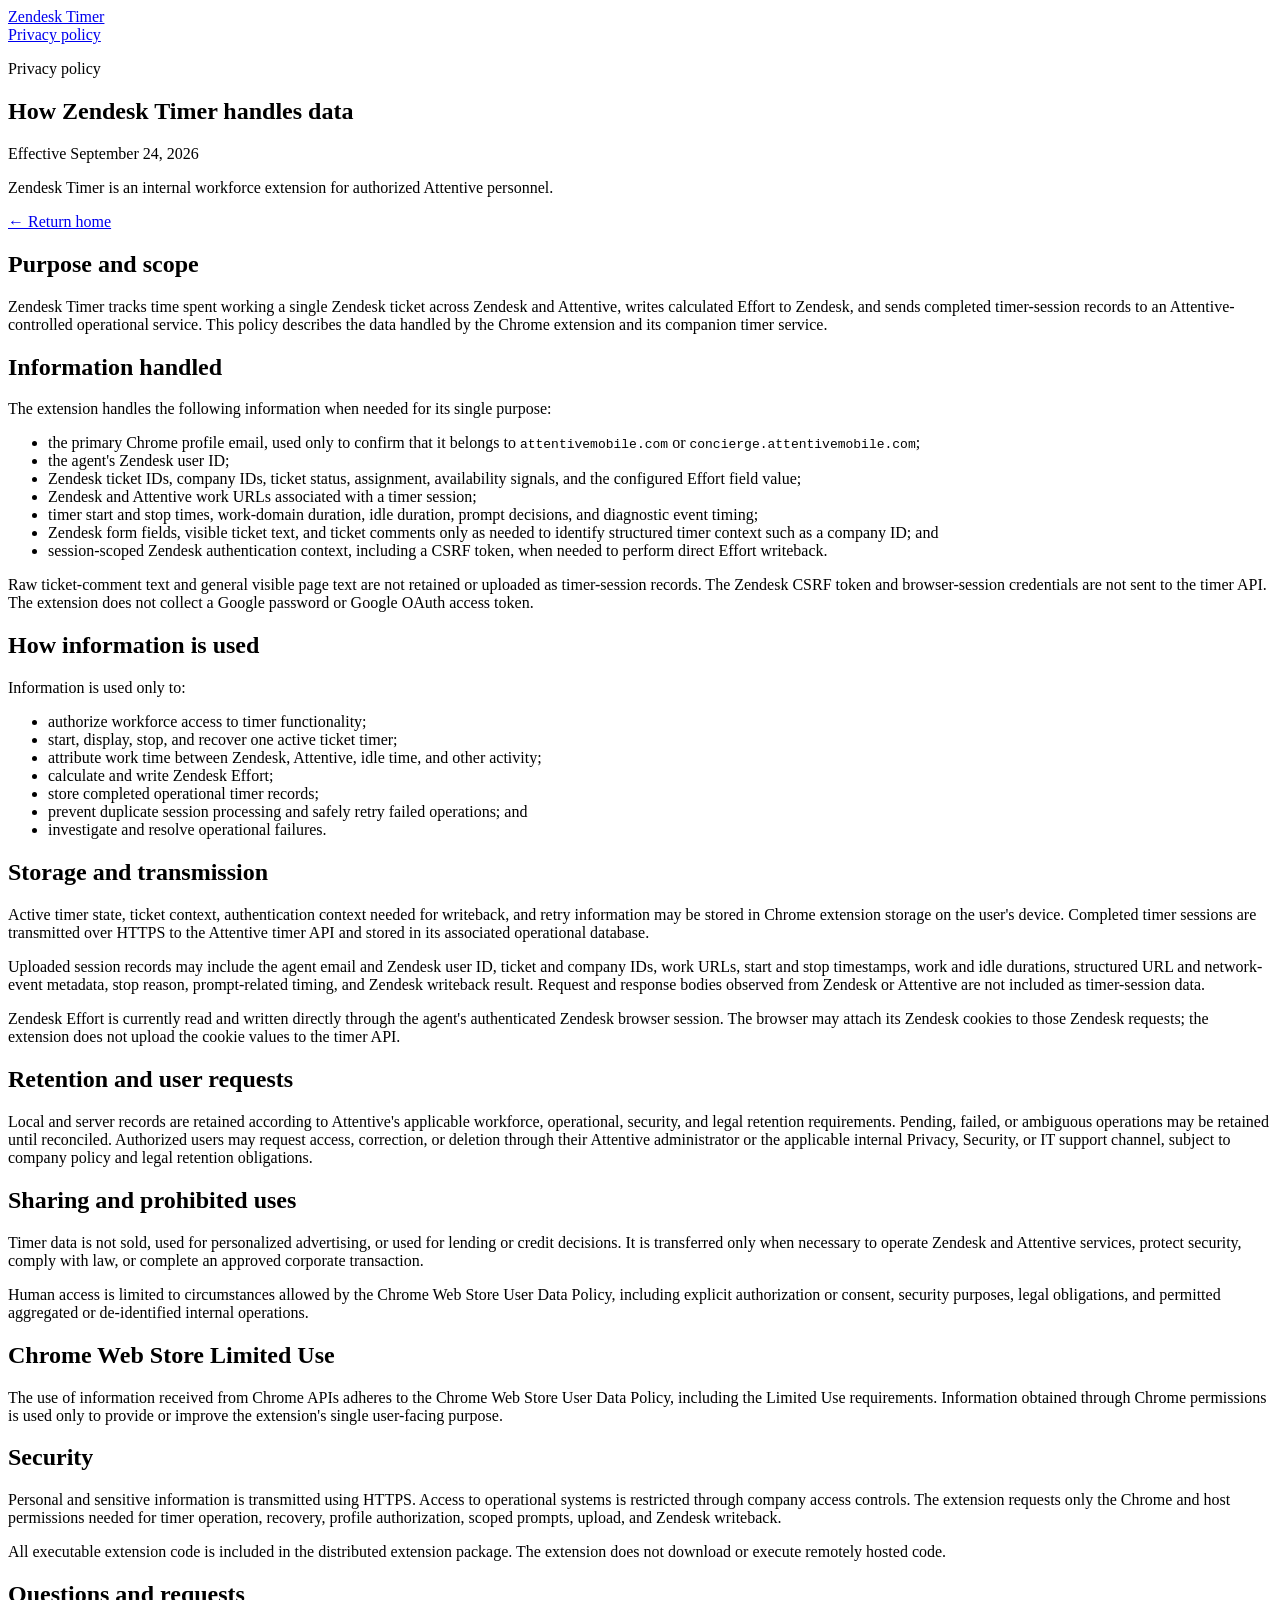
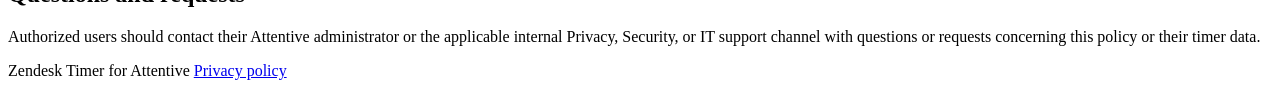
==== timer-privacy.html @ f9c65c4d "Update and rename timer-privacy.md to timer-privacy.html" ====
<!doctype html>
<html lang="en">
  <head>
    <meta charset="utf-8">
    <meta name="viewport" content="width=device-width, initial-scale=1">
    <meta
      name="description"
      content="Privacy policy for the Zendesk Timer Chrome extension for Attentive."
    >
    <title>Privacy Policy — Zendesk Timer</title>
    <link rel="stylesheet" href="./site.css">
  </head>
  <body>
    <header class="site-header">
      <a class="brand" href="./index.html" aria-label="Zendesk Timer home">
        <span class="brand-mark" aria-hidden="true"></span>
        <span>Zendesk Timer</span>
      </a>
      <nav aria-label="Primary navigation">
        <a aria-current="page" href="./privacy-policy.html">Privacy policy</a>
      </nav>
    </header>

    <main class="policy-layout">
      <aside class="policy-summary" aria-label="Policy summary">
        <p class="eyebrow">Privacy policy</p>
        <h1>How Zendesk Timer handles data</h1>
        <p class="effective-date">Effective September 24, 2026</p>
        <p>
          Zendesk Timer is an internal workforce extension for authorized Attentive personnel.
        </p>
        <a class="text-link" href="./index.html">← Return home</a>
      </aside>

      <article class="policy-content">
        <section aria-labelledby="purpose">
          <h2 id="purpose">Purpose and scope</h2>
          <p>
            Zendesk Timer tracks time spent working a single Zendesk ticket across Zendesk and
            Attentive, writes calculated Effort to Zendesk, and sends completed timer-session
            records to an Attentive-controlled operational service. This policy describes the data
            handled by the Chrome extension and its companion timer service.
          </p>
        </section>

        <section aria-labelledby="information">
          <h2 id="information">Information handled</h2>
          <p>The extension handles the following information when needed for its single purpose:</p>
          <ul>
            <li>
              the primary Chrome profile email, used only to confirm that it belongs to
              <code>attentivemobile.com</code> or <code>concierge.attentivemobile.com</code>;
            </li>
            <li>the agent's Zendesk user ID;</li>
            <li>
              Zendesk ticket IDs, company IDs, ticket status, assignment, availability signals,
              and the configured Effort field value;
            </li>
            <li>Zendesk and Attentive work URLs associated with a timer session;</li>
            <li>
              timer start and stop times, work-domain duration, idle duration, prompt decisions,
              and diagnostic event timing;
            </li>
            <li>
              Zendesk form fields, visible ticket text, and ticket comments only as needed to
              identify structured timer context such as a company ID; and
            </li>
            <li>
              session-scoped Zendesk authentication context, including a CSRF token, when needed
              to perform direct Effort writeback.
            </li>
          </ul>
          <p>
            Raw ticket-comment text and general visible page text are not retained or uploaded as
            timer-session records. The Zendesk CSRF token and browser-session credentials are not
            sent to the timer API. The extension does not collect a Google password or Google OAuth
            access token.
          </p>
        </section>

        <section aria-labelledby="use">
          <h2 id="use">How information is used</h2>
          <p>Information is used only to:</p>
          <ul>
            <li>authorize workforce access to timer functionality;</li>
            <li>start, display, stop, and recover one active ticket timer;</li>
            <li>attribute work time between Zendesk, Attentive, idle time, and other activity;</li>
            <li>calculate and write Zendesk Effort;</li>
            <li>store completed operational timer records;</li>
            <li>prevent duplicate session processing and safely retry failed operations; and</li>
            <li>investigate and resolve operational failures.</li>
          </ul>
        </section>

        <section aria-labelledby="storage">
          <h2 id="storage">Storage and transmission</h2>
          <p>
            Active timer state, ticket context, authentication context needed for writeback, and
            retry information may be stored in Chrome extension storage on the user's device.
            Completed timer sessions are transmitted over HTTPS to the Attentive timer API and
            stored in its associated operational database.
          </p>
          <p>
            Uploaded session records may include the agent email and Zendesk user ID, ticket and
            company IDs, work URLs, start and stop timestamps, work and idle durations, structured
            URL and network-event metadata, stop reason, prompt-related timing, and Zendesk
            writeback result. Request and response bodies observed from Zendesk or Attentive are
            not included as timer-session data.
          </p>
          <p>
            Zendesk Effort is currently read and written directly through the agent's authenticated
            Zendesk browser session. The browser may attach its Zendesk cookies to those Zendesk
            requests; the extension does not upload the cookie values to the timer API.
          </p>
        </section>

        <section aria-labelledby="retention">
          <h2 id="retention">Retention and user requests</h2>
          <p>
            Local and server records are retained according to Attentive's applicable workforce,
            operational, security, and legal retention requirements. Pending, failed, or ambiguous
            operations may be retained until reconciled. Authorized users may request access,
            correction, or deletion through their Attentive administrator or the applicable
            internal Privacy, Security, or IT support channel, subject to company policy and legal
            retention obligations.
          </p>
        </section>

        <section aria-labelledby="sharing">
          <h2 id="sharing">Sharing and prohibited uses</h2>
          <p>
            Timer data is not sold, used for personalized advertising, or used for lending or
            credit decisions. It is transferred only when necessary to operate Zendesk and
            Attentive services, protect security, comply with law, or complete an approved corporate
            transaction.
          </p>
          <p>
            Human access is limited to circumstances allowed by the Chrome Web Store User Data
            Policy, including explicit authorization or consent, security purposes, legal
            obligations, and permitted aggregated or de-identified internal operations.
          </p>
        </section>

        <section aria-labelledby="limited-use">
          <h2 id="limited-use">Chrome Web Store Limited Use</h2>
          <p>
            The use of information received from Chrome APIs adheres to the Chrome Web Store User
            Data Policy, including the Limited Use requirements. Information obtained through
            Chrome permissions is used only to provide or improve the extension's single
            user-facing purpose.
          </p>
        </section>

        <section aria-labelledby="security">
          <h2 id="security">Security</h2>
          <p>
            Personal and sensitive information is transmitted using HTTPS. Access to operational
            systems is restricted through company access controls. The extension requests only the
            Chrome and host permissions needed for timer operation, recovery, profile
            authorization, scoped prompts, upload, and Zendesk writeback.
          </p>
          <p>
            All executable extension code is included in the distributed extension package. The
            extension does not download or execute remotely hosted code.
          </p>
        </section>

        <section aria-labelledby="contact">
          <h2 id="contact">Questions and requests</h2>
          <p>
            Authorized users should contact their Attentive administrator or the applicable
            internal Privacy, Security, or IT support channel with questions or requests concerning
            this policy or their timer data.
          </p>
        </section>
      </article>
    </main>

    <footer class="site-footer">
      <span>Zendesk Timer for Attentive</span>
      <a href="./privacy-policy.html">Privacy policy</a>
    </footer>
  </body>
</html>
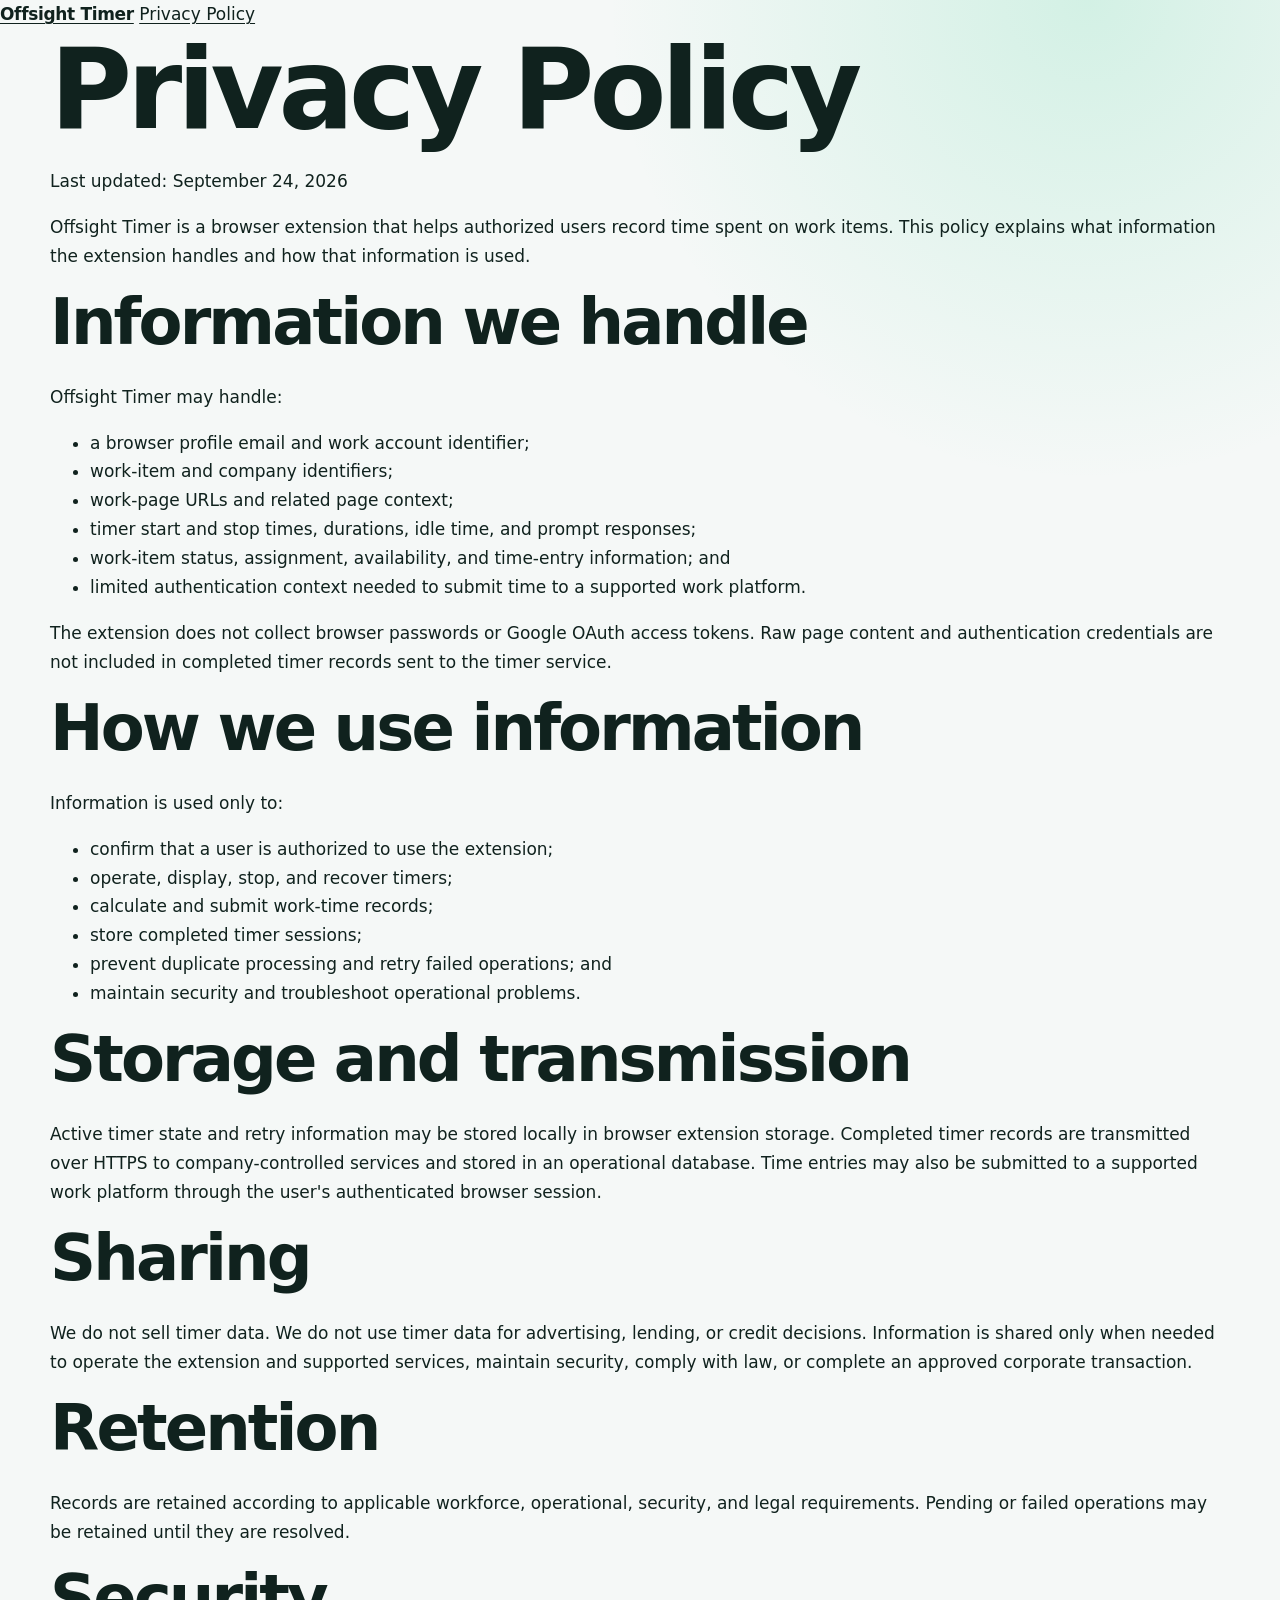
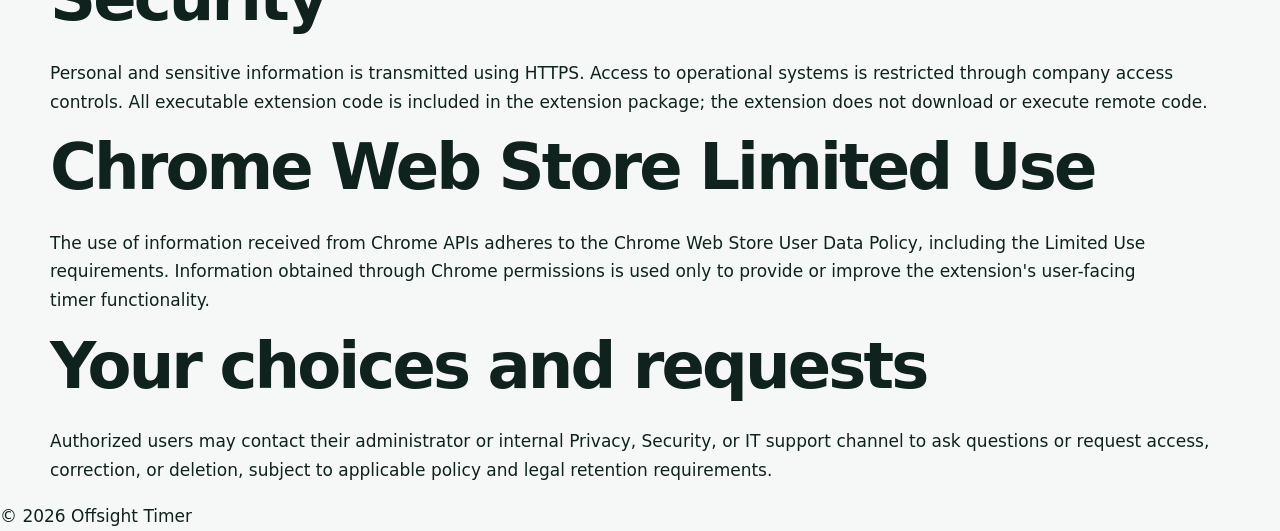
==== commit b894861b: "Update privacy policy for Offsight Timer extension" ====
--- a/timer-privacy.html
+++ b/timer-privacy.html
@@ -3,182 +3,101 @@
   <head>
     <meta charset="utf-8">
     <meta name="viewport" content="width=device-width, initial-scale=1">
-    <meta
-      name="description"
-      content="Privacy policy for the Zendesk Timer Chrome extension for Attentive."
-    >
-    <title>Privacy Policy — Zendesk Timer</title>
+    <meta name="description" content="Privacy policy for the Offsight Timer browser extension.">
+    <title>Privacy Policy | Offsight Timer</title>
     <link rel="stylesheet" href="./site.css">
   </head>
   <body>
-    <header class="site-header">
-      <a class="brand" href="./index.html" aria-label="Zendesk Timer home">
-        <span class="brand-mark" aria-hidden="true"></span>
-        <span>Zendesk Timer</span>
-      </a>
-      <nav aria-label="Primary navigation">
-        <a aria-current="page" href="./privacy-policy.html">Privacy policy</a>
-      </nav>
+    <header>
+      <a class="brand" href="./index.html">Offsight Timer</a>
+      <a aria-current="page" href="./privacy-policy.html">Privacy Policy</a>
     </header>
 
-    <main class="policy-layout">
-      <aside class="policy-summary" aria-label="Policy summary">
-        <p class="eyebrow">Privacy policy</p>
-        <h1>How Zendesk Timer handles data</h1>
-        <p class="effective-date">Effective September 24, 2026</p>
+    <main>
+      <article>
+        <h1>Privacy Policy</h1>
+        <p class="updated">Last updated: September 24, 2026</p>
+
         <p>
-          Zendesk Timer is an internal workforce extension for authorized Attentive personnel.
+          Offsight Timer is a browser extension that helps authorized users record time spent on
+          work items. This policy explains what information the extension handles and how that
+          information is used.
         </p>
-        <a class="text-link" href="./index.html">← Return home</a>
-      </aside>
 
-      <article class="policy-content">
-        <section aria-labelledby="purpose">
-          <h2 id="purpose">Purpose and scope</h2>
-          <p>
-            Zendesk Timer tracks time spent working a single Zendesk ticket across Zendesk and
-            Attentive, writes calculated Effort to Zendesk, and sends completed timer-session
-            records to an Attentive-controlled operational service. This policy describes the data
-            handled by the Chrome extension and its companion timer service.
-          </p>
-        </section>
+        <h2>Information we handle</h2>
+        <p>Offsight Timer may handle:</p>
+        <ul>
+          <li>a browser profile email and work account identifier;</li>
+          <li>work-item and company identifiers;</li>
+          <li>work-page URLs and related page context;</li>
+          <li>timer start and stop times, durations, idle time, and prompt responses;</li>
+          <li>work-item status, assignment, availability, and time-entry information; and</li>
+          <li>limited authentication context needed to submit time to a supported work platform.</li>
+        </ul>
+        <p>
+          The extension does not collect browser passwords or Google OAuth access tokens. Raw page
+          content and authentication credentials are not included in completed timer records sent
+          to the timer service.
+        </p>
 
-        <section aria-labelledby="information">
-          <h2 id="information">Information handled</h2>
-          <p>The extension handles the following information when needed for its single purpose:</p>
-          <ul>
-            <li>
-              the primary Chrome profile email, used only to confirm that it belongs to
-              <code>attentivemobile.com</code> or <code>concierge.attentivemobile.com</code>;
-            </li>
-            <li>the agent's Zendesk user ID;</li>
-            <li>
-              Zendesk ticket IDs, company IDs, ticket status, assignment, availability signals,
-              and the configured Effort field value;
-            </li>
-            <li>Zendesk and Attentive work URLs associated with a timer session;</li>
-            <li>
-              timer start and stop times, work-domain duration, idle duration, prompt decisions,
-              and diagnostic event timing;
-            </li>
-            <li>
-              Zendesk form fields, visible ticket text, and ticket comments only as needed to
-              identify structured timer context such as a company ID; and
-            </li>
-            <li>
-              session-scoped Zendesk authentication context, including a CSRF token, when needed
-              to perform direct Effort writeback.
-            </li>
-          </ul>
-          <p>
-            Raw ticket-comment text and general visible page text are not retained or uploaded as
-            timer-session records. The Zendesk CSRF token and browser-session credentials are not
-            sent to the timer API. The extension does not collect a Google password or Google OAuth
-            access token.
-          </p>
-        </section>
+        <h2>How we use information</h2>
+        <p>Information is used only to:</p>
+        <ul>
+          <li>confirm that a user is authorized to use the extension;</li>
+          <li>operate, display, stop, and recover timers;</li>
+          <li>calculate and submit work-time records;</li>
+          <li>store completed timer sessions;</li>
+          <li>prevent duplicate processing and retry failed operations; and</li>
+          <li>maintain security and troubleshoot operational problems.</li>
+        </ul>
 
-        <section aria-labelledby="use">
-          <h2 id="use">How information is used</h2>
-          <p>Information is used only to:</p>
-          <ul>
-            <li>authorize workforce access to timer functionality;</li>
-            <li>start, display, stop, and recover one active ticket timer;</li>
-            <li>attribute work time between Zendesk, Attentive, idle time, and other activity;</li>
-            <li>calculate and write Zendesk Effort;</li>
-            <li>store completed operational timer records;</li>
-            <li>prevent duplicate session processing and safely retry failed operations; and</li>
-            <li>investigate and resolve operational failures.</li>
-          </ul>
-        </section>
+        <h2>Storage and transmission</h2>
+        <p>
+          Active timer state and retry information may be stored locally in browser extension
+          storage. Completed timer records are transmitted over HTTPS to company-controlled
+          services and stored in an operational database. Time entries may also be submitted to a
+          supported work platform through the user's authenticated browser session.
+        </p>
 
-        <section aria-labelledby="storage">
-          <h2 id="storage">Storage and transmission</h2>
-          <p>
-            Active timer state, ticket context, authentication context needed for writeback, and
-            retry information may be stored in Chrome extension storage on the user's device.
-            Completed timer sessions are transmitted over HTTPS to the Attentive timer API and
-            stored in its associated operational database.
-          </p>
-          <p>
-            Uploaded session records may include the agent email and Zendesk user ID, ticket and
-            company IDs, work URLs, start and stop timestamps, work and idle durations, structured
-            URL and network-event metadata, stop reason, prompt-related timing, and Zendesk
-            writeback result. Request and response bodies observed from Zendesk or Attentive are
-            not included as timer-session data.
-          </p>
-          <p>
-            Zendesk Effort is currently read and written directly through the agent's authenticated
-            Zendesk browser session. The browser may attach its Zendesk cookies to those Zendesk
-            requests; the extension does not upload the cookie values to the timer API.
-          </p>
-        </section>
+        <h2>Sharing</h2>
+        <p>
+          We do not sell timer data. We do not use timer data for advertising, lending, or credit
+          decisions. Information is shared only when needed to operate the extension and supported
+          services, maintain security, comply with law, or complete an approved corporate
+          transaction.
+        </p>
 
-        <section aria-labelledby="retention">
-          <h2 id="retention">Retention and user requests</h2>
-          <p>
-            Local and server records are retained according to Attentive's applicable workforce,
-            operational, security, and legal retention requirements. Pending, failed, or ambiguous
-            operations may be retained until reconciled. Authorized users may request access,
-            correction, or deletion through their Attentive administrator or the applicable
-            internal Privacy, Security, or IT support channel, subject to company policy and legal
-            retention obligations.
-          </p>
-        </section>
+        <h2>Retention</h2>
+        <p>
+          Records are retained according to applicable workforce, operational, security, and legal
+          requirements. Pending or failed operations may be retained until they are resolved.
+        </p>
 
-        <section aria-labelledby="sharing">
-          <h2 id="sharing">Sharing and prohibited uses</h2>
-          <p>
-            Timer data is not sold, used for personalized advertising, or used for lending or
-            credit decisions. It is transferred only when necessary to operate Zendesk and
-            Attentive services, protect security, comply with law, or complete an approved corporate
-            transaction.
-          </p>
-          <p>
-            Human access is limited to circumstances allowed by the Chrome Web Store User Data
-            Policy, including explicit authorization or consent, security purposes, legal
-            obligations, and permitted aggregated or de-identified internal operations.
-          </p>
-        </section>
+        <h2>Security</h2>
+        <p>
+          Personal and sensitive information is transmitted using HTTPS. Access to operational
+          systems is restricted through company access controls. All executable extension code is
+          included in the extension package; the extension does not download or execute remote
+          code.
+        </p>
 
-        <section aria-labelledby="limited-use">
-          <h2 id="limited-use">Chrome Web Store Limited Use</h2>
-          <p>
-            The use of information received from Chrome APIs adheres to the Chrome Web Store User
-            Data Policy, including the Limited Use requirements. Information obtained through
-            Chrome permissions is used only to provide or improve the extension's single
-            user-facing purpose.
-          </p>
-        </section>
+        <h2>Chrome Web Store Limited Use</h2>
+        <p>
+          The use of information received from Chrome APIs adheres to the Chrome Web Store User
+          Data Policy, including the Limited Use requirements. Information obtained through Chrome
+          permissions is used only to provide or improve the extension's user-facing timer
+          functionality.
+        </p>
 
-        <section aria-labelledby="security">
-          <h2 id="security">Security</h2>
-          <p>
-            Personal and sensitive information is transmitted using HTTPS. Access to operational
-            systems is restricted through company access controls. The extension requests only the
-            Chrome and host permissions needed for timer operation, recovery, profile
-            authorization, scoped prompts, upload, and Zendesk writeback.
-          </p>
-          <p>
-            All executable extension code is included in the distributed extension package. The
-            extension does not download or execute remotely hosted code.
-          </p>
-        </section>
-
-        <section aria-labelledby="contact">
-          <h2 id="contact">Questions and requests</h2>
-          <p>
-            Authorized users should contact their Attentive administrator or the applicable
-            internal Privacy, Security, or IT support channel with questions or requests concerning
-            this policy or their timer data.
-          </p>
-        </section>
+        <h2>Your choices and requests</h2>
+        <p>
+          Authorized users may contact their administrator or internal Privacy, Security, or IT
+          support channel to ask questions or request access, correction, or deletion, subject to
+          applicable policy and legal retention requirements.
+        </p>
       </article>
     </main>
 
-    <footer class="site-footer">
-      <span>Zendesk Timer for Attentive</span>
-      <a href="./privacy-policy.html">Privacy policy</a>
-    </footer>
+    <footer>© 2026 Offsight Timer</footer>
   </body>
 </html>
--- a/site.css
+++ b/site.css
@@ -0,0 +1,388 @@
+:root {
+  color-scheme: light dark;
+  --page: #f5f8f7;
+  --surface: rgba(255, 255, 255, 0.82);
+  --surface-strong: #ffffff;
+  --ink: #10221e;
+  --muted: #5c6d68;
+  --line: rgba(16, 34, 30, 0.12);
+  --brand: #087a55;
+  --brand-strong: #056142;
+  --brand-soft: #dff7ec;
+  --focus: #0b6ffd;
+  --shadow: 0 24px 70px rgba(15, 57, 45, 0.1);
+  font-family: Inter, ui-sans-serif, system-ui, -apple-system, BlinkMacSystemFont, "Segoe UI", sans-serif;
+  font-synthesis: none;
+}
+
+* {
+  box-sizing: border-box;
+}
+
+html {
+  scroll-behavior: smooth;
+}
+
+body {
+  min-width: 320px;
+  margin: 0;
+  color: var(--ink);
+  background:
+    radial-gradient(circle at 85% 0%, rgba(75, 211, 156, 0.2), transparent 30rem),
+    var(--page);
+  font-size: 17px;
+  line-height: 1.7;
+}
+
+a {
+  color: inherit;
+  text-underline-offset: 0.2em;
+}
+
+a:focus-visible,
+button:focus-visible {
+  outline: 3px solid var(--focus);
+  outline-offset: 4px;
+  border-radius: 4px;
+}
+
+.site-header,
+.site-footer,
+main {
+  width: min(1180px, calc(100% - 40px));
+  margin-inline: auto;
+}
+
+.site-header,
+.site-footer {
+  display: flex;
+  align-items: center;
+  justify-content: space-between;
+  gap: 24px;
+}
+
+.site-header {
+  min-height: 88px;
+  border-bottom: 1px solid var(--line);
+}
+
+.site-header a,
+.site-footer a {
+  text-decoration: none;
+}
+
+.site-header nav a,
+.site-footer a {
+  color: var(--muted);
+  font-size: 0.9rem;
+  font-weight: 700;
+}
+
+.site-header nav a:hover,
+.site-footer a:hover,
+.text-link:hover {
+  color: var(--brand);
+}
+
+.brand {
+  display: inline-flex;
+  align-items: center;
+  gap: 12px;
+  font-weight: 800;
+  letter-spacing: -0.02em;
+}
+
+.brand-mark {
+  width: 14px;
+  height: 14px;
+  border-radius: 50%;
+  background: #39ca8c;
+  box-shadow: 0 0 0 6px rgba(57, 202, 140, 0.15);
+}
+
+.hero {
+  min-height: 680px;
+  display: flex;
+  flex-direction: column;
+  justify-content: center;
+  align-items: flex-start;
+  max-width: 900px;
+  padding: 80px 0 110px;
+}
+
+.eyebrow {
+  margin: 0 0 18px;
+  color: var(--brand);
+  font-size: 0.78rem;
+  font-weight: 850;
+  letter-spacing: 0.16em;
+  text-transform: uppercase;
+}
+
+h1,
+h2,
+h3,
+p {
+  text-wrap: pretty;
+}
+
+h1,
+h2,
+h3 {
+  line-height: 1.08;
+  letter-spacing: -0.045em;
+}
+
+h1 {
+  max-width: 850px;
+  margin: 0;
+  font-size: clamp(3.4rem, 9vw, 7rem);
+}
+
+h2 {
+  margin: 0 0 26px;
+  font-size: clamp(2.2rem, 5vw, 4.2rem);
+}
+
+h3 {
+  margin: 18px 0 12px;
+  font-size: 1.35rem;
+}
+
+.lede {
+  max-width: 690px;
+  margin: 34px 0 0;
+  color: var(--muted);
+  font-size: clamp(1.15rem, 2vw, 1.4rem);
+}
+
+.hero-actions {
+  display: flex;
+  flex-wrap: wrap;
+  gap: 14px;
+  margin-top: 42px;
+}
+
+.button {
+  min-height: 48px;
+  display: inline-flex;
+  align-items: center;
+  justify-content: center;
+  padding: 12px 20px;
+  border: 1px solid transparent;
+  border-radius: 12px;
+  font-weight: 780;
+  text-decoration: none;
+}
+
+.button-primary {
+  color: #ffffff;
+  background: var(--brand);
+  box-shadow: 0 12px 30px rgba(8, 122, 85, 0.2);
+}
+
+.button-primary:hover {
+  background: var(--brand-strong);
+}
+
+.button-secondary {
+  border-color: var(--line);
+  background: var(--surface);
+}
+
+.section {
+  padding: 110px 0;
+  border-top: 1px solid var(--line);
+}
+
+.card-grid {
+  display: grid;
+  grid-template-columns: repeat(3, 1fr);
+  gap: 18px;
+  margin-top: 46px;
+}
+
+.card {
+  min-height: 280px;
+  padding: 30px;
+  border: 1px solid var(--line);
+  border-radius: 22px;
+  background: var(--surface);
+  box-shadow: var(--shadow);
+  backdrop-filter: blur(12px);
+}
+
+.card-number {
+  display: inline-grid;
+  width: 42px;
+  height: 42px;
+  place-items: center;
+  border-radius: 12px;
+  color: var(--brand-strong);
+  background: var(--brand-soft);
+  font-size: 0.75rem;
+  font-weight: 850;
+}
+
+.card p,
+.disclosure p {
+  color: var(--muted);
+}
+
+.disclosure {
+  display: grid;
+  grid-template-columns: minmax(0, 0.9fr) minmax(0, 1.1fr);
+  gap: clamp(40px, 8vw, 110px);
+}
+
+.text-link {
+  color: var(--brand);
+  font-weight: 800;
+  text-decoration: none;
+}
+
+.policy-layout {
+  display: grid;
+  grid-template-columns: minmax(260px, 0.72fr) minmax(0, 1.48fr);
+  gap: clamp(50px, 8vw, 120px);
+  padding: 90px 0 120px;
+}
+
+.policy-summary {
+  position: sticky;
+  top: 40px;
+  align-self: start;
+}
+
+.policy-summary h1 {
+  font-size: clamp(2.6rem, 5vw, 4.7rem);
+}
+
+.policy-summary > p:not(.eyebrow) {
+  color: var(--muted);
+}
+
+.effective-date {
+  margin-top: 28px;
+  font-size: 0.95rem;
+  font-weight: 700;
+}
+
+.policy-content {
+  overflow: hidden;
+  border: 1px solid var(--line);
+  border-radius: 24px;
+  background: var(--surface-strong);
+  box-shadow: var(--shadow);
+}
+
+.policy-content section {
+  padding: 42px clamp(28px, 5vw, 58px);
+}
+
+.policy-content section + section {
+  border-top: 1px solid var(--line);
+}
+
+.policy-content h2 {
+  margin-bottom: 22px;
+  font-size: clamp(1.65rem, 3vw, 2.25rem);
+}
+
+.policy-content p,
+.policy-content li {
+  color: var(--muted);
+}
+
+.policy-content li + li {
+  margin-top: 10px;
+}
+
+.policy-content code {
+  padding: 0.12em 0.38em;
+  border-radius: 5px;
+  color: var(--ink);
+  background: var(--brand-soft);
+  font-size: 0.88em;
+}
+
+.site-footer {
+  min-height: 110px;
+  border-top: 1px solid var(--line);
+  color: var(--muted);
+  font-size: 0.9rem;
+}
+
+@media (max-width: 800px) {
+  .hero {
+    min-height: 600px;
+  }
+
+  .card-grid,
+  .disclosure,
+  .policy-layout {
+    grid-template-columns: 1fr;
+  }
+
+  .policy-summary {
+    position: static;
+  }
+}
+
+@media (max-width: 520px) {
+  .site-header,
+  .site-footer,
+  main {
+    width: min(100% - 28px, 1180px);
+  }
+
+  .site-header {
+    min-height: 76px;
+  }
+
+  .hero {
+    min-height: auto;
+    padding: 92px 0;
+  }
+
+  .section {
+    padding: 80px 0;
+  }
+
+  .button {
+    width: 100%;
+  }
+
+  .policy-layout {
+    padding: 64px 0 90px;
+  }
+
+  .policy-content section {
+    padding: 32px 24px;
+  }
+}
+
+@media (prefers-color-scheme: dark) {
+  :root {
+    --page: #071611;
+    --surface: rgba(16, 40, 32, 0.78);
+    --surface-strong: #0d211a;
+    --ink: #edf8f3;
+    --muted: #adc1b9;
+    --line: rgba(231, 248, 240, 0.13);
+    --brand: #57dda5;
+    --brand-strong: #79e9b9;
+    --brand-soft: #143b2d;
+    --shadow: 0 24px 80px rgba(0, 0, 0, 0.28);
+  }
+
+  .button-primary {
+    color: #062017;
+  }
+}
+
+@media (prefers-reduced-motion: reduce) {
+  html {
+    scroll-behavior: auto;
+  }
+}
